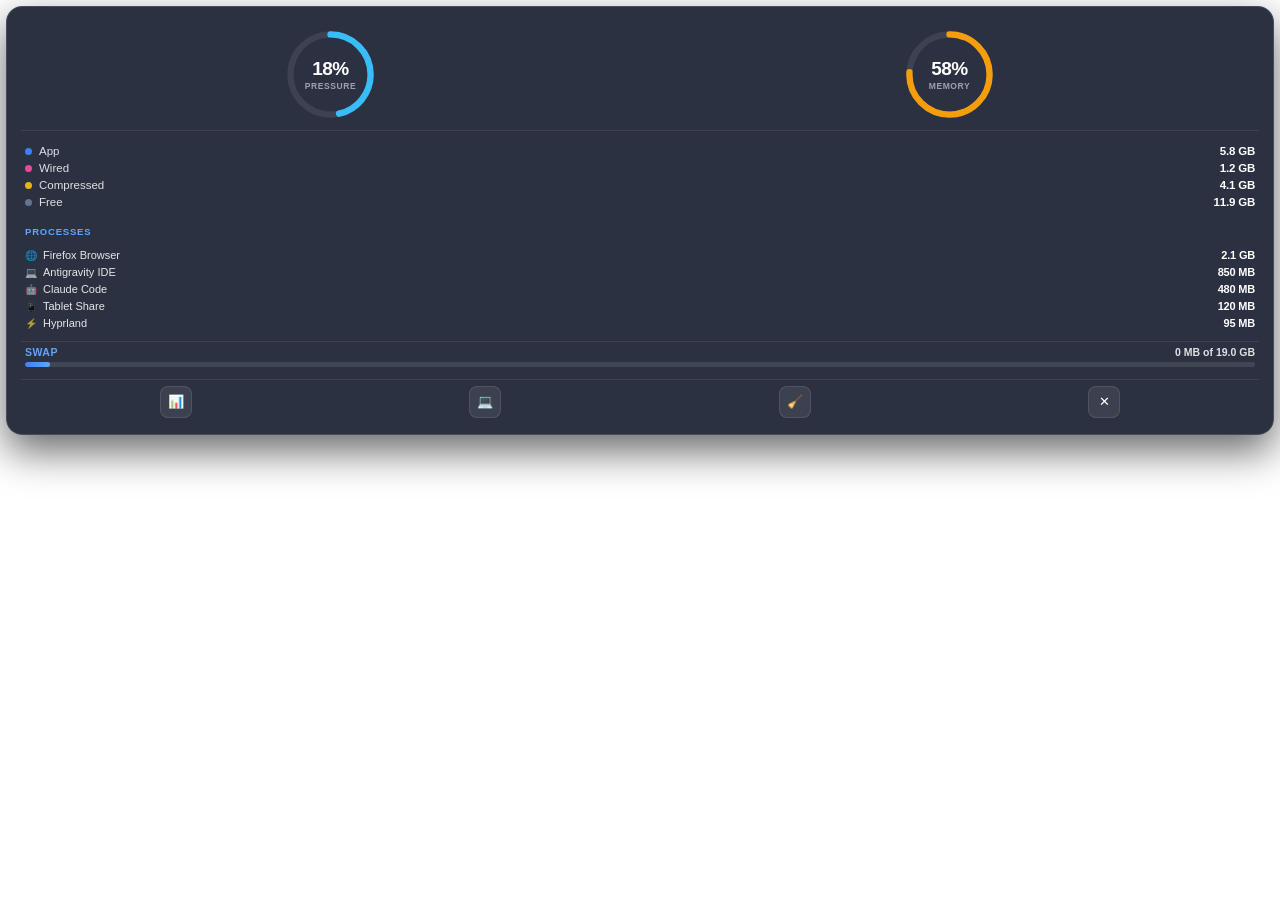
==== config/waybar/scripts/istat.html @ 96bd82eb "Add macOS iStat Menus style CPU and RAM popup widget to Waybar" ====
<!DOCTYPE html>
<html lang="en">
<head>
    <meta charset="UTF-8">
    <meta name="viewport" content="width=device-width, initial-scale=1.0">
    <title>iStat Menus</title>
    <style>
        * {
            margin: 0;
            padding: 0;
            box-sizing: border-box;
            user-select: none;
            -webkit-user-select: none;
        }

        body {
            font-family: -apple-system, BlinkMacSystemFont, "SF Pro Text", "Inter", "Segoe UI", sans-serif;
            background: transparent;
            color: #f1f5f9;
            padding: 6px;
            overflow: hidden;
        }

        .card {
            background: rgba(22, 27, 46, 0.90);
            backdrop-filter: blur(28px);
            -webkit-backdrop-filter: blur(28px);
            border: 1px solid rgba(255, 255, 255, 0.13);
            border-radius: 16px;
            padding: 16px 14px;
            box-shadow: 0 16px 40px rgba(0, 0, 0, 0.6);
            display: flex;
            flex-direction: column;
            gap: 12px;
        }

        /* --- Gauges Header --- */
        .gauges-container {
            display: flex;
            justify-content: space-around;
            align-items: center;
            padding: 4px 0 8px;
            border-bottom: 1px solid rgba(255, 255, 255, 0.08);
        }

        .gauge-box {
            position: relative;
            width: 95px;
            height: 95px;
            display: flex;
            align-items: center;
            justify-content: center;
            flex-direction: column;
        }

        .gauge-box svg {
            position: absolute;
            top: 0;
            left: 0;
            width: 100%;
            height: 100%;
            transform: rotate(-90deg);
        }

        .gauge-bg {
            fill: none;
            stroke: rgba(255, 255, 255, 0.08);
            stroke-width: 6;
        }

        .gauge-pressure-bar {
            fill: none;
            stroke: #38bdf8;
            stroke-width: 6;
            stroke-linecap: round;
            stroke-dasharray: 251;
            stroke-dashoffset: 140;
            transition: stroke-dashoffset 0.6s ease;
        }

        .gauge-memory-bar {
            fill: none;
            stroke: #f59e0b;
            stroke-width: 6;
            stroke-linecap: round;
            stroke-dasharray: 251;
            stroke-dashoffset: 70;
            transition: stroke-dashoffset 0.6s ease;
        }

        .gauge-text {
            display: flex;
            flex-direction: column;
            align-items: center;
            justify-content: center;
            z-index: 2;
        }

        .gauge-pct {
            font-size: 19px;
            font-weight: 700;
            letter-spacing: -0.5px;
            color: #ffffff;
        }

        .gauge-label {
            font-size: 8.5px;
            font-weight: 700;
            letter-spacing: 0.6px;
            color: rgba(255, 255, 255, 0.55);
            margin-top: 1px;
        }

        /* --- Memory Breakdown List --- */
        .mem-breakdown {
            display: flex;
            flex-direction: column;
            gap: 5px;
            font-size: 11.5px;
            padding: 2px 4px;
        }

        .breakdown-row {
            display: flex;
            justify-content: space-between;
            align-items: center;
        }

        .row-left {
            display: flex;
            align-items: center;
            gap: 7px;
            color: rgba(255, 255, 255, 0.85);
            font-weight: 500;
        }

        .dot {
            width: 7px;
            height: 7px;
            border-radius: 50%;
        }

        .dot-blue { background-color: #3b82f6; }
        .dot-pink { background-color: #ec4899; }
        .dot-yellow { background-color: #eab308; }
        .dot-grey { background-color: #64748b; }

        .row-right {
            font-weight: 600;
            color: #ffffff;
            letter-spacing: -0.2px;
        }

        /* --- Processes Section --- */
        .section-title {
            font-size: 9.5px;
            font-weight: 700;
            letter-spacing: 0.8px;
            color: #60a5fa;
            margin-top: 4px;
            padding-left: 4px;
        }

        .processes-list {
            display: flex;
            flex-direction: column;
            gap: 5px;
            padding: 0 4px;
        }

        .process-item {
            display: flex;
            justify-content: space-between;
            align-items: center;
            font-size: 11px;
        }

        .process-name {
            display: flex;
            align-items: center;
            gap: 6px;
            color: rgba(255, 255, 255, 0.88);
            font-weight: 500;
            max-width: 170px;
            white-space: nowrap;
            overflow: hidden;
            text-overflow: ellipsis;
        }

        .process-icon {
            font-size: 10px;
            opacity: 0.8;
        }

        .process-size {
            font-weight: 600;
            color: #ffffff;
            letter-spacing: -0.2px;
        }

        /* --- Swap Bar --- */
        .swap-section {
            display: flex;
            flex-direction: column;
            gap: 4px;
            padding: 4px 4px 0;
            border-top: 1px solid rgba(255, 255, 255, 0.08);
        }

        .swap-header {
            display: flex;
            justify-content: space-between;
            font-size: 10.5px;
            font-weight: 600;
        }

        .swap-label {
            color: #60a5fa;
            letter-spacing: 0.5px;
        }

        .swap-val {
            color: rgba(255, 255, 255, 0.85);
        }

        .progress-bar-bg {
            width: 100%;
            height: 4.5px;
            background: rgba(255, 255, 255, 0.1);
            border-radius: 3px;
            overflow: hidden;
        }

        .progress-bar-fill {
            height: 100%;
            width: 25%;
            background: linear-gradient(90deg, #3b82f6, #60a5fa);
            border-radius: 3px;
            transition: width 0.5s ease;
        }

        /* --- Bottom Dock / Actions --- */
        .bottom-dock {
            display: flex;
            justify-content: space-around;
            align-items: center;
            padding-top: 6px;
            border-top: 1px solid rgba(255, 255, 255, 0.08);
        }

        .dock-btn {
            background: rgba(255, 255, 255, 0.08);
            border: 1px solid rgba(255, 255, 255, 0.1);
            color: #ffffff;
            border-radius: 8px;
            width: 32px;
            height: 32px;
            display: flex;
            align-items: center;
            justify-content: center;
            cursor: pointer;
            font-size: 13px;
            transition: all 0.2s ease;
        }

        .dock-btn:hover {
            background: rgba(255, 255, 255, 0.2);
            transform: scale(1.08);
        }

        .dock-btn:active {
            transform: scale(0.95);
        }
    </style>
</head>
<body>
    <div class="card">
        <!-- Circular Gauges Header -->
        <div class="gauges-container">
            <!-- Pressure Gauge -->
            <div class="gauge-box">
                <svg viewBox="0 0 90 90">
                    <circle class="gauge-bg" cx="45" cy="45" r="38"></circle>
                    <circle id="pressure-circle" class="gauge-pressure-bar" cx="45" cy="45" r="38"></circle>
                </svg>
                <div class="gauge-text">
                    <span id="pressure-val" class="gauge-pct">18%</span>
                    <span class="gauge-label">PRESSURE</span>
                </div>
            </div>

            <!-- Memory Gauge -->
            <div class="gauge-box">
                <svg viewBox="0 0 90 90">
                    <circle class="gauge-bg" cx="45" cy="45" r="38"></circle>
                    <circle id="memory-circle" class="gauge-memory-bar" cx="45" cy="45" r="38"></circle>
                </svg>
                <div class="gauge-text">
                    <span id="mem-val" class="gauge-pct">58%</span>
                    <span class="gauge-label">MEMORY</span>
                </div>
            </div>
        </div>

        <!-- Memory Breakdown -->
        <div class="mem-breakdown">
            <div class="breakdown-row">
                <div class="row-left"><span class="dot dot-blue"></span> App</div>
                <div id="app-mem" class="row-right">5.8 GB</div>
            </div>
            <div class="breakdown-row">
                <div class="row-left"><span class="dot dot-pink"></span> Wired</div>
                <div id="wired-mem" class="row-right">1.2 GB</div>
            </div>
            <div class="breakdown-row">
                <div class="row-left"><span class="dot dot-yellow"></span> Compressed</div>
                <div id="compressed-mem" class="row-right">4.1 GB</div>
            </div>
            <div class="breakdown-row">
                <div class="row-left"><span class="dot dot-grey"></span> Free</div>
                <div id="free-mem" class="row-right">11.9 GB</div>
            </div>
        </div>

        <!-- Top Processes -->
        <div class="section-title">PROCESSES</div>
        <div id="processes-list" class="processes-list">
            <div class="process-item">
                <div class="process-name"><span class="process-icon">🌐</span> Firefox Browser</div>
                <div class="process-size">2.1 GB</div>
            </div>
            <div class="process-item">
                <div class="process-name"><span class="process-icon">💻</span> Antigravity IDE</div>
                <div class="process-size">850 MB</div>
            </div>
            <div class="process-item">
                <div class="process-name"><span class="process-icon">🤖</span> Claude Code</div>
                <div class="process-size">480 MB</div>
            </div>
            <div class="process-item">
                <div class="process-name"><span class="process-icon">📱</span> Tablet Share</div>
                <div class="process-size">120 MB</div>
            </div>
            <div class="process-item">
                <div class="process-name"><span class="process-icon">⚡</span> Hyprland</div>
                <div class="process-size">95 MB</div>
            </div>
        </div>

        <!-- Swap Bar -->
        <div class="swap-section">
            <div class="swap-header">
                <span class="swap-label">SWAP</span>
                <span id="swap-val" class="swap-val">0 MB of 19.0 GB</span>
            </div>
            <div class="progress-bar-bg">
                <div id="swap-fill" class="progress-bar-fill" style="width: 2%;"></div>
            </div>
        </div>

        <!-- Bottom Actions Dock -->
        <div class="bottom-dock">
            <div class="dock-btn" onclick="sendAction('btop')" title="Activity Monitor">📊</div>
            <div class="dock-btn" onclick="sendAction('terminal')" title="Terminal">💻</div>
            <div class="dock-btn" onclick="sendAction('clean')" title="Sync & Clean RAM">🧹</div>
            <div class="dock-btn" onclick="sendAction('close')" title="Close">✕</div>
        </div>
    </div>

    <script>
        const CIRCLE_CIRCUMFERENCE = 2 * Math.PI * 38; // ~238.76

        function sendAction(action) {
            if (window.webkit && window.webkit.messageHandlers && window.webkit.messageHandlers.actionHandler) {
                window.webkit.messageHandlers.actionHandler.postMessage(action);
            }
        }

        window.updateStats = function(data) {
            if (!data) return;

            // Update Pressure Gauge
            const pPct = data.pressure_pct || 0;
            document.getElementById('pressure-val').innerText = pPct + '%';
            const pOffset = CIRCLE_CIRCUMFERENCE - (pPct / 100) * CIRCLE_CIRCUMFERENCE;
            document.getElementById('pressure-circle').style.strokeDashoffset = pOffset;

            // Update Memory Gauge
            const mPct = data.mem_pct || 0;
            document.getElementById('mem-val').innerText = mPct + '%';
            const mOffset = CIRCLE_CIRCUMFERENCE - (mPct / 100) * CIRCLE_CIRCUMFERENCE;
            document.getElementById('memory-circle').style.strokeDashoffset = mOffset;

            // Memory breakdown
            document.getElementById('app-mem').innerText = data.app_mem;
            document.getElementById('wired-mem').innerText = data.wired_mem;
            document.getElementById('compressed-mem').innerText = data.compressed_mem;
            document.getElementById('free-mem').innerText = data.free_mem;

            // Swap
            document.getElementById('swap-val').innerText = `${data.swap_used} of ${data.swap_total}`;
            document.getElementById('swap-fill').style.width = Math.max(2, data.swap_pct) + '%';

            // Top Processes
            if (data.processes && data.processes.length > 0) {
                let html = '';
                data.processes.forEach(p => {
                    let icon = '⚡';
                    const lower = p.name.toLowerCase();
                    if (lower.includes('firefox') || lower.includes('chrome')) icon = '🌐';
                    else if (lower.includes('antigravity') || lower.includes('ide') || lower.includes('code')) icon = '💻';
                    else if (lower.includes('claude')) icon = '🤖';
                    else if (lower.includes('tablet') || lower.includes('vnc')) icon = '📱';
                    else if (lower.includes('node') || lower.includes('server')) icon = '⚙️';
                    else if (lower.includes('terminal') || lower.includes('kitty')) icon = '⌨️';

                    html += `
                        <div class="process-item">
                            <div class="process-name"><span class="process-icon">${icon}</span> ${p.name}</div>
                            <div class="process-size">${p.size}</div>
                        </div>
                    `;
                });
                document.getElementById('processes-list').innerHTML = html;
            }
        };
    </script>
</body>
</html>
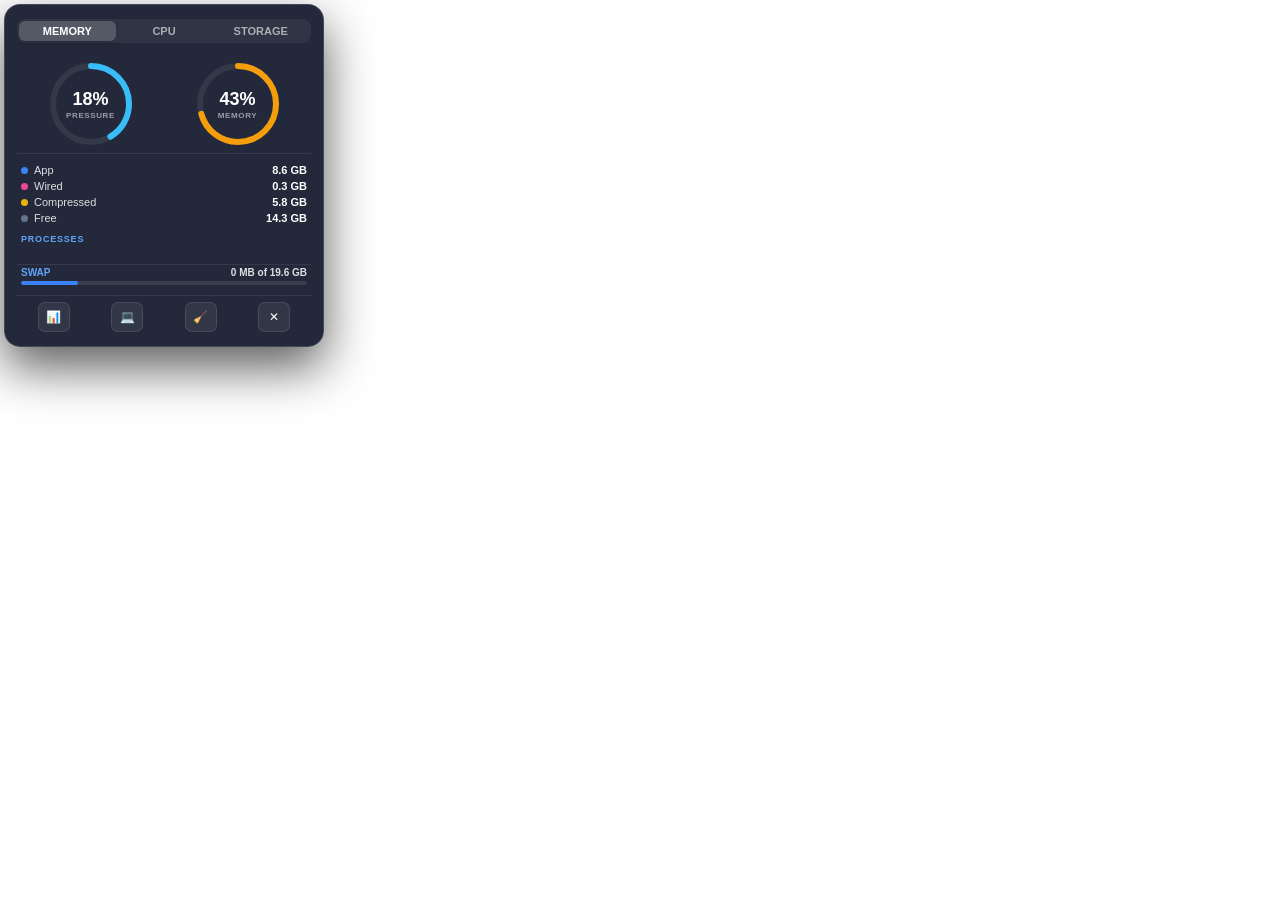
==== commit 3068f1ab: "Implement full macOS iStat Menus with dedicated RAM, CPU, and SSD views, SVG gauges, and dropdown po" ====
--- a/config/waybar/scripts/istat.html
+++ b/config/waybar/scripts/istat.html
@@ -17,36 +17,74 @@
             font-family: -apple-system, BlinkMacSystemFont, "SF Pro Text", "Inter", "Segoe UI", sans-serif;
             background: transparent;
             color: #f1f5f9;
-            padding: 6px;
+            padding: 4px;
             overflow: hidden;
         }
 
         .card {
-            background: rgba(22, 27, 46, 0.90);
-            backdrop-filter: blur(28px);
-            -webkit-backdrop-filter: blur(28px);
-            border: 1px solid rgba(255, 255, 255, 0.13);
+            background: rgba(22, 27, 46, 0.94);
+            backdrop-filter: blur(30px);
+            -webkit-backdrop-filter: blur(30px);
+            border: 1px solid rgba(255, 255, 255, 0.15);
             border-radius: 16px;
-            padding: 16px 14px;
-            box-shadow: 0 16px 40px rgba(0, 0, 0, 0.6);
-            display: flex;
-            flex-direction: column;
-            gap: 12px;
-        }
-
-        /* --- Gauges Header --- */
+            padding: 14px 12px;
+            box-shadow: 0 20px 50px rgba(0, 0, 0, 0.65);
+            display: flex;
+            flex-direction: column;
+            gap: 10px;
+            width: 320px;
+        }
+
+        /* Top View Tabs */
+        .tab-bar {
+            display: flex;
+            background: rgba(255, 255, 255, 0.06);
+            border-radius: 8px;
+            padding: 2px;
+            margin-bottom: 2px;
+        }
+
+        .tab-btn {
+            flex: 1;
+            text-align: center;
+            padding: 4px 0;
+            font-size: 11px;
+            font-weight: 600;
+            color: rgba(255, 255, 255, 0.6);
+            border-radius: 6px;
+            cursor: pointer;
+            transition: all 0.2s ease;
+        }
+
+        .tab-btn.active {
+            background: rgba(255, 255, 255, 0.18);
+            color: #ffffff;
+            box-shadow: 0 2px 6px rgba(0, 0, 0, 0.2);
+        }
+
+        .view-content {
+            display: none;
+            flex-direction: column;
+            gap: 10px;
+        }
+
+        .view-content.active {
+            display: flex;
+        }
+
+        /* ================= RAM VIEW ================= */
         .gauges-container {
             display: flex;
             justify-content: space-around;
             align-items: center;
-            padding: 4px 0 8px;
+            padding: 4px 0;
             border-bottom: 1px solid rgba(255, 255, 255, 0.08);
         }
 
         .gauge-box {
             position: relative;
-            width: 95px;
-            height: 95px;
+            width: 90px;
+            height: 90px;
             display: flex;
             align-items: center;
             justify-content: center;
@@ -73,7 +111,7 @@
             stroke: #38bdf8;
             stroke-width: 6;
             stroke-linecap: round;
-            stroke-dasharray: 251;
+            stroke-dasharray: 238.76;
             stroke-dashoffset: 140;
             transition: stroke-dashoffset 0.6s ease;
         }
@@ -83,7 +121,7 @@
             stroke: #f59e0b;
             stroke-width: 6;
             stroke-linecap: round;
-            stroke-dasharray: 251;
+            stroke-dasharray: 238.76;
             stroke-dashoffset: 70;
             transition: stroke-dashoffset 0.6s ease;
         }
@@ -97,27 +135,25 @@
         }
 
         .gauge-pct {
-            font-size: 19px;
+            font-size: 18px;
             font-weight: 700;
-            letter-spacing: -0.5px;
             color: #ffffff;
         }
 
         .gauge-label {
-            font-size: 8.5px;
+            font-size: 8px;
             font-weight: 700;
             letter-spacing: 0.6px;
             color: rgba(255, 255, 255, 0.55);
             margin-top: 1px;
         }
 
-        /* --- Memory Breakdown List --- */
         .mem-breakdown {
             display: flex;
             flex-direction: column;
-            gap: 5px;
-            font-size: 11.5px;
-            padding: 2px 4px;
+            gap: 4px;
+            font-size: 11px;
+            padding: 0 4px;
         }
 
         .breakdown-row {
@@ -129,7 +165,7 @@
         .row-left {
             display: flex;
             align-items: center;
-            gap: 7px;
+            gap: 6px;
             color: rgba(255, 255, 255, 0.85);
             font-weight: 500;
         }
@@ -148,23 +184,177 @@
         .row-right {
             font-weight: 600;
             color: #ffffff;
-            letter-spacing: -0.2px;
-        }
-
-        /* --- Processes Section --- */
+        }
+
+        /* ================= CPU VIEW ================= */
+        .cpu-header {
+            display: flex;
+            justify-content: space-between;
+            align-items: center;
+            padding: 0 4px;
+            font-size: 11.5px;
+            font-weight: 600;
+        }
+
+        .cpu-title { color: #60a5fa; font-weight: 700; font-size: 12px; }
+        .cpu-temp { color: rgba(255, 255, 255, 0.9); }
+
+        .waveform-container {
+            display: flex;
+            align-items: flex-end;
+            gap: 2px;
+            height: 36px;
+            background: rgba(255, 255, 255, 0.04);
+            border-radius: 6px;
+            padding: 4px;
+            overflow: hidden;
+        }
+
+        .wave-bar {
+            flex: 1;
+            background: linear-gradient(0deg, #3b82f6 50%, #ec4899 50%);
+            border-radius: 1px;
+            min-height: 2px;
+            transition: height 0.3s ease;
+        }
+
+        .cpu-split {
+            display: flex;
+            justify-content: space-between;
+            font-size: 10px;
+            font-weight: 600;
+            padding: 0 4px;
+            color: rgba(255, 255, 255, 0.8);
+        }
+
+        .cpu-split span { display: flex; align-items: center; gap: 4px; }
+
+        .cores-row {
+            display: flex;
+            justify-content: space-between;
+            align-items: center;
+            padding: 4px 4px;
+            border-top: 1px solid rgba(255, 255, 255, 0.08);
+        }
+
+        .core-circle {
+            width: 22px;
+            height: 22px;
+            border-radius: 50%;
+            border: 2.5px solid #38bdf8;
+            display: flex;
+            align-items: center;
+            justify-content: center;
+            font-size: 8px;
+            font-weight: 700;
+            color: #ffffff;
+        }
+
+        .gpu-card {
+            display: flex;
+            justify-content: space-around;
+            align-items: center;
+            background: rgba(255, 255, 255, 0.04);
+            border-radius: 8px;
+            padding: 6px 4px;
+        }
+
+        .gpu-dial {
+            display: flex;
+            flex-direction: column;
+            align-items: center;
+            font-size: 10px;
+            font-weight: 700;
+        }
+
+        .dial-circle {
+            width: 36px;
+            height: 36px;
+            border-radius: 50%;
+            border: 2.5px solid #38bdf8;
+            display: flex;
+            align-items: center;
+            justify-content: center;
+            font-size: 10px;
+            color: #ffffff;
+            margin-bottom: 2px;
+        }
+
+        .cpu-footer {
+            display: flex;
+            justify-content: space-between;
+            font-size: 10px;
+            font-weight: 500;
+            color: rgba(255, 255, 255, 0.65);
+            padding: 0 4px;
+        }
+
+        /* ================= SSD VIEW ================= */
+        .ssd-header {
+            display: flex;
+            justify-content: space-between;
+            align-items: center;
+            padding: 0 4px;
+        }
+
+        .ssd-badge {
+            width: 26px;
+            height: 26px;
+            border-radius: 50%;
+            background: rgba(59, 130, 246, 0.2);
+            border: 1.5px solid #3b82f6;
+            color: #ffffff;
+            display: flex;
+            align-items: center;
+            justify-content: center;
+            font-size: 11px;
+            font-weight: 700;
+        }
+
+        .ssd-info {
+            display: flex;
+            flex-direction: column;
+            font-size: 11px;
+        }
+
+        .ssd-title { font-weight: 700; color: #ffffff; }
+        .ssd-avail { font-size: 10px; color: rgba(255, 255, 255, 0.6); }
+
+        .disk-speed-row {
+            display: flex;
+            justify-content: space-around;
+            align-items: center;
+            padding: 4px 0;
+            font-size: 12px;
+            font-weight: 700;
+        }
+
+        .speed-read { color: #ec4899; }
+        .speed-write { color: #38bdf8; }
+
+        .disk-wave {
+            height: 40px;
+            background: rgba(255, 255, 255, 0.04);
+            border-radius: 6px;
+            padding: 4px;
+            display: flex;
+            align-items: center;
+            gap: 2px;
+        }
+
+        /* Shared Process List */
         .section-title {
-            font-size: 9.5px;
+            font-size: 9px;
             font-weight: 700;
             letter-spacing: 0.8px;
             color: #60a5fa;
-            margin-top: 4px;
             padding-left: 4px;
         }
 
         .processes-list {
             display: flex;
             flex-direction: column;
-            gap: 5px;
+            gap: 4px;
             padding: 0 4px;
         }
 
@@ -172,7 +362,7 @@
             display: flex;
             justify-content: space-between;
             align-items: center;
-            font-size: 11px;
+            font-size: 10.5px;
         }
 
         .process-name {
@@ -187,59 +377,46 @@
             text-overflow: ellipsis;
         }
 
-        .process-icon {
-            font-size: 10px;
-            opacity: 0.8;
-        }
-
         .process-size {
             font-weight: 600;
             color: #ffffff;
-            letter-spacing: -0.2px;
-        }
-
-        /* --- Swap Bar --- */
+        }
+
+        /* Swap Bar */
         .swap-section {
             display: flex;
             flex-direction: column;
-            gap: 4px;
-            padding: 4px 4px 0;
+            gap: 3px;
+            padding: 2px 4px 0;
             border-top: 1px solid rgba(255, 255, 255, 0.08);
         }
 
         .swap-header {
             display: flex;
             justify-content: space-between;
-            font-size: 10.5px;
+            font-size: 10px;
             font-weight: 600;
         }
 
-        .swap-label {
-            color: #60a5fa;
-            letter-spacing: 0.5px;
-        }
-
-        .swap-val {
-            color: rgba(255, 255, 255, 0.85);
-        }
+        .swap-label { color: #60a5fa; }
+        .swap-val { color: rgba(255, 255, 255, 0.85); }
 
         .progress-bar-bg {
             width: 100%;
-            height: 4.5px;
+            height: 4px;
             background: rgba(255, 255, 255, 0.1);
-            border-radius: 3px;
+            border-radius: 2px;
             overflow: hidden;
         }
 
         .progress-bar-fill {
             height: 100%;
-            width: 25%;
-            background: linear-gradient(90deg, #3b82f6, #60a5fa);
-            border-radius: 3px;
-            transition: width 0.5s ease;
-        }
-
-        /* --- Bottom Dock / Actions --- */
+            width: 20%;
+            background: #3b82f6;
+            border-radius: 2px;
+        }
+
+        /* Bottom Actions Dock */
         .bottom-dock {
             display: flex;
             justify-content: space-around;
@@ -249,113 +426,163 @@
         }
 
         .dock-btn {
-            background: rgba(255, 255, 255, 0.08);
+            background: rgba(255, 255, 255, 0.07);
             border: 1px solid rgba(255, 255, 255, 0.1);
             color: #ffffff;
-            border-radius: 8px;
+            border-radius: 7px;
             width: 32px;
-            height: 32px;
+            height: 30px;
             display: flex;
             align-items: center;
             justify-content: center;
             cursor: pointer;
-            font-size: 13px;
+            font-size: 12px;
             transition: all 0.2s ease;
         }
 
         .dock-btn:hover {
             background: rgba(255, 255, 255, 0.2);
             transform: scale(1.08);
-        }
-
-        .dock-btn:active {
-            transform: scale(0.95);
         }
     </style>
 </head>
 <body>
     <div class="card">
-        <!-- Circular Gauges Header -->
-        <div class="gauges-container">
-            <!-- Pressure Gauge -->
-            <div class="gauge-box">
-                <svg viewBox="0 0 90 90">
-                    <circle class="gauge-bg" cx="45" cy="45" r="38"></circle>
-                    <circle id="pressure-circle" class="gauge-pressure-bar" cx="45" cy="45" r="38"></circle>
-                </svg>
-                <div class="gauge-text">
-                    <span id="pressure-val" class="gauge-pct">18%</span>
-                    <span class="gauge-label">PRESSURE</span>
-                </div>
-            </div>
-
-            <!-- Memory Gauge -->
-            <div class="gauge-box">
-                <svg viewBox="0 0 90 90">
-                    <circle class="gauge-bg" cx="45" cy="45" r="38"></circle>
-                    <circle id="memory-circle" class="gauge-memory-bar" cx="45" cy="45" r="38"></circle>
-                </svg>
-                <div class="gauge-text">
-                    <span id="mem-val" class="gauge-pct">58%</span>
-                    <span class="gauge-label">MEMORY</span>
-                </div>
-            </div>
+        <!-- Top Navigation Tabs -->
+        <div class="tab-bar">
+            <div id="tab-ram" class="tab-btn active" onclick="switchView('ram')">MEMORY</div>
+            <div id="tab-cpu" class="tab-btn" onclick="switchView('cpu')">CPU</div>
+            <div id="tab-ssd" class="tab-btn" onclick="switchView('ssd')">STORAGE</div>
         </div>
 
-        <!-- Memory Breakdown -->
-        <div class="mem-breakdown">
-            <div class="breakdown-row">
-                <div class="row-left"><span class="dot dot-blue"></span> App</div>
-                <div id="app-mem" class="row-right">5.8 GB</div>
-            </div>
-            <div class="breakdown-row">
-                <div class="row-left"><span class="dot dot-pink"></span> Wired</div>
-                <div id="wired-mem" class="row-right">1.2 GB</div>
-            </div>
-            <div class="breakdown-row">
-                <div class="row-left"><span class="dot dot-yellow"></span> Compressed</div>
-                <div id="compressed-mem" class="row-right">4.1 GB</div>
-            </div>
-            <div class="breakdown-row">
-                <div class="row-left"><span class="dot dot-grey"></span> Free</div>
-                <div id="free-mem" class="row-right">11.9 GB</div>
+        <!-- ================= 1. MEMORY VIEW ================= -->
+        <div id="view-ram" class="view-content active">
+            <div class="gauges-container">
+                <div class="gauge-box">
+                    <svg viewBox="0 0 90 90">
+                        <circle class="gauge-bg" cx="45" cy="45" r="38"></circle>
+                        <circle id="pressure-circle" class="gauge-pressure-bar" cx="45" cy="45" r="38"></circle>
+                    </svg>
+                    <div class="gauge-text">
+                        <span id="pressure-val" class="gauge-pct">18%</span>
+                        <span class="gauge-label">PRESSURE</span>
+                    </div>
+                </div>
+
+                <div class="gauge-box">
+                    <svg viewBox="0 0 90 90">
+                        <circle class="gauge-bg" cx="45" cy="45" r="38"></circle>
+                        <circle id="memory-circle" class="gauge-memory-bar" cx="45" cy="45" r="38"></circle>
+                    </svg>
+                    <div class="gauge-text">
+                        <span id="mem-val" class="gauge-pct">43%</span>
+                        <span class="gauge-label">MEMORY</span>
+                    </div>
+                </div>
+            </div>
+
+            <div class="mem-breakdown">
+                <div class="breakdown-row">
+                    <div class="row-left"><span class="dot dot-blue"></span> App</div>
+                    <div id="app-mem" class="row-right">8.6 GB</div>
+                </div>
+                <div class="breakdown-row">
+                    <div class="row-left"><span class="dot dot-pink"></span> Wired</div>
+                    <div id="wired-mem" class="row-right">0.3 GB</div>
+                </div>
+                <div class="breakdown-row">
+                    <div class="row-left"><span class="dot dot-yellow"></span> Compressed</div>
+                    <div id="compressed-mem" class="row-right">5.8 GB</div>
+                </div>
+                <div class="breakdown-row">
+                    <div class="row-left"><span class="dot dot-grey"></span> Free</div>
+                    <div id="free-mem" class="row-right">14.3 GB</div>
+                </div>
+            </div>
+
+            <div class="section-title">PROCESSES</div>
+            <div id="ram-proc-list" class="processes-list"></div>
+
+            <div class="swap-section">
+                <div class="swap-header">
+                    <span class="swap-label">SWAP</span>
+                    <span id="swap-val" class="swap-val">0 MB of 19.6 GB</span>
+                </div>
+                <div class="progress-bar-bg">
+                    <div id="swap-fill" class="progress-bar-fill"></div>
+                </div>
             </div>
         </div>
 
-        <!-- Top Processes -->
-        <div class="section-title">PROCESSES</div>
-        <div id="processes-list" class="processes-list">
-            <div class="process-item">
-                <div class="process-name"><span class="process-icon">🌐</span> Firefox Browser</div>
-                <div class="process-size">2.1 GB</div>
-            </div>
-            <div class="process-item">
-                <div class="process-name"><span class="process-icon">💻</span> Antigravity IDE</div>
-                <div class="process-size">850 MB</div>
-            </div>
-            <div class="process-item">
-                <div class="process-name"><span class="process-icon">🤖</span> Claude Code</div>
-                <div class="process-size">480 MB</div>
-            </div>
-            <div class="process-item">
-                <div class="process-name"><span class="process-icon">📱</span> Tablet Share</div>
-                <div class="process-size">120 MB</div>
-            </div>
-            <div class="process-item">
-                <div class="process-name"><span class="process-icon">⚡</span> Hyprland</div>
-                <div class="process-size">95 MB</div>
+        <!-- ================= 2. CPU VIEW ================= -->
+        <div id="view-cpu" class="view-content">
+            <div class="cpu-header">
+                <span class="cpu-title">CPU</span>
+                <span id="cpu-freq-temp" class="cpu-temp">2.40 GHz, 48°</span>
+            </div>
+
+            <div id="waveform" class="waveform-container"></div>
+
+            <div class="cpu-split">
+                <span><span class="dot dot-blue"></span> User <b id="user-cpu">8%</b></span>
+                <span><span class="dot dot-pink"></span> System <b id="sys-cpu">6%</b></span>
+            </div>
+
+            <div class="cores-row" id="cores-container"></div>
+
+            <div class="section-title">PROCESSES</div>
+            <div id="cpu-proc-list" class="processes-list"></div>
+
+            <div class="gpu-card">
+                <div class="gpu-dial">
+                    <div class="dial-circle" id="gpu-util">0%</div>
+                    <span>GPU</span>
+                </div>
+                <div class="gpu-dial">
+                    <div class="dial-circle" id="gpu-mem">2%</div>
+                    <span>MEM</span>
+                </div>
+                <div class="gpu-dial">
+                    <div class="dial-circle" id="gpu-temp">51°</div>
+                    <span>TMP</span>
+                </div>
+                <div class="gpu-dial">
+                    <div class="dial-circle" id="gpu-ghz">0.4</div>
+                    <span>GHZ</span>
+                </div>
+            </div>
+
+            <div class="cpu-footer">
+                <span>LOAD: <b id="load-avg">1.25 1.40 1.50</b></span>
+                <span>UPTIME: <b id="uptime-val">0d 16h</b></span>
             </div>
         </div>
 
-        <!-- Swap Bar -->
-        <div class="swap-section">
-            <div class="swap-header">
-                <span class="swap-label">SWAP</span>
-                <span id="swap-val" class="swap-val">0 MB of 19.0 GB</span>
-            </div>
-            <div class="progress-bar-bg">
-                <div id="swap-fill" class="progress-bar-fill" style="width: 2%;"></div>
-            </div>
+        <!-- ================= 3. SSD / STORAGE VIEW ================= -->
+        <div id="view-ssd" class="view-content">
+            <div class="ssd-header">
+                <div style="display:flex; align-items:center; gap:8px;">
+                    <div class="ssd-badge" id="ssd-pct-badge">44</div>
+                    <div class="ssd-info">
+                        <span class="ssd-title">Linux NVMe SSD</span>
+                        <span id="ssd-avail" class="ssd-avail">245.9 GB available</span>
+                    </div>
+                </div>
+                <div style="display:flex; gap:4px;">
+                    <span class="dot dot-pink"></span>
+                    <span class="dot dot-blue"></span>
+                </div>
+            </div>
+
+            <div class="disk-speed-row">
+                <span class="speed-read">● <span id="disk-read">116 KB/s</span> Read</span>
+                <span class="speed-write">● <span id="disk-write">3.8 MB/s</span> Write</span>
+            </div>
+
+            <div id="disk-wave" class="disk-wave"></div>
+
+            <div class="section-title">PROCESSES (I/O)</div>
+            <div id="ssd-proc-list" class="processes-list"></div>
         </div>
 
         <!-- Bottom Actions Dock -->
@@ -376,32 +603,92 @@
             }
         }
 
+        function switchView(tab) {
+            document.querySelectorAll('.tab-btn').forEach(b => b.classList.remove('active'));
+            document.querySelectorAll('.view-content').forEach(v => v.classList.remove('active'));
+
+            document.getElementById(`tab-${tab}`).classList.add('active');
+            document.getElementById(`view-${tab}`).classList.add('active');
+        }
+
+        // Init wave bars
+        const waveContainer = document.getElementById('waveform');
+        for (let i = 0; i < 28; i++) {
+            const bar = document.createElement('div');
+            bar.className = 'wave-bar';
+            bar.style.height = (Math.random() * 26 + 4) + 'px';
+            waveContainer.appendChild(bar);
+        }
+
+        const diskWave = document.getElementById('disk-wave');
+        for (let i = 0; i < 28; i++) {
+            const bar = document.createElement('div');
+            bar.className = 'wave-bar';
+            bar.style.height = (Math.random() * 28 + 4) + 'px';
+            diskWave.appendChild(bar);
+        }
+
+        // Init 8 core circles
+        const coresContainer = document.getElementById('cores-container');
+        for (let i = 1; i <= 8; i++) {
+            const c = document.createElement('div');
+            c.className = 'core-circle';
+            c.id = `core-${i}`;
+            c.innerText = `${i}`;
+            coresContainer.appendChild(c);
+        }
+
         window.updateStats = function(data) {
             if (!data) return;
 
-            // Update Pressure Gauge
+            // Set initial active tab from python if passed
+            if (data.initial_tab && !window.tabInitialized) {
+                switchView(data.initial_tab);
+                window.tabInitialized = true;
+            }
+
+            // --- 1. RAM ---
             const pPct = data.pressure_pct || 0;
             document.getElementById('pressure-val').innerText = pPct + '%';
             const pOffset = CIRCLE_CIRCUMFERENCE - (pPct / 100) * CIRCLE_CIRCUMFERENCE;
             document.getElementById('pressure-circle').style.strokeDashoffset = pOffset;
 
-            // Update Memory Gauge
             const mPct = data.mem_pct || 0;
             document.getElementById('mem-val').innerText = mPct + '%';
             const mOffset = CIRCLE_CIRCUMFERENCE - (mPct / 100) * CIRCLE_CIRCUMFERENCE;
             document.getElementById('memory-circle').style.strokeDashoffset = mOffset;
 
-            // Memory breakdown
             document.getElementById('app-mem').innerText = data.app_mem;
             document.getElementById('wired-mem').innerText = data.wired_mem;
             document.getElementById('compressed-mem').innerText = data.compressed_mem;
             document.getElementById('free-mem').innerText = data.free_mem;
 
-            // Swap
             document.getElementById('swap-val').innerText = `${data.swap_used} of ${data.swap_total}`;
             document.getElementById('swap-fill').style.width = Math.max(2, data.swap_pct) + '%';
 
-            // Top Processes
+            // --- 2. CPU ---
+            if (data.cpu) {
+                document.getElementById('cpu-freq-temp').innerText = `${data.cpu.freq} GHz, ${data.cpu.temp}°`;
+                document.getElementById('user-cpu').innerText = data.cpu.user + '%';
+                document.getElementById('sys-cpu').innerText = data.cpu.system + '%';
+                document.getElementById('load-avg').innerText = data.cpu.load;
+                document.getElementById('uptime-val').innerText = data.cpu.uptime;
+
+                if (data.cpu.gpu) {
+                    document.getElementById('gpu-util').innerText = data.cpu.gpu.util + '%';
+                    document.getElementById('gpu-temp').innerText = data.cpu.gpu.temp + '°';
+                }
+            }
+
+            // --- 3. SSD ---
+            if (data.ssd) {
+                document.getElementById('ssd-pct-badge').innerText = data.ssd.used_pct;
+                document.getElementById('ssd-avail').innerText = `${data.ssd.available} available`;
+                document.getElementById('disk-read').innerText = data.ssd.read_speed;
+                document.getElementById('disk-write').innerText = data.ssd.write_speed;
+            }
+
+            // Update process list
             if (data.processes && data.processes.length > 0) {
                 let html = '';
                 data.processes.forEach(p => {
@@ -421,7 +708,9 @@
                         </div>
                     `;
                 });
-                document.getElementById('processes-list').innerHTML = html;
+                document.getElementById('ram-proc-list').innerHTML = html;
+                document.getElementById('cpu-proc-list').innerHTML = html;
+                document.getElementById('ssd-proc-list').innerHTML = html;
             }
         };
     </script>
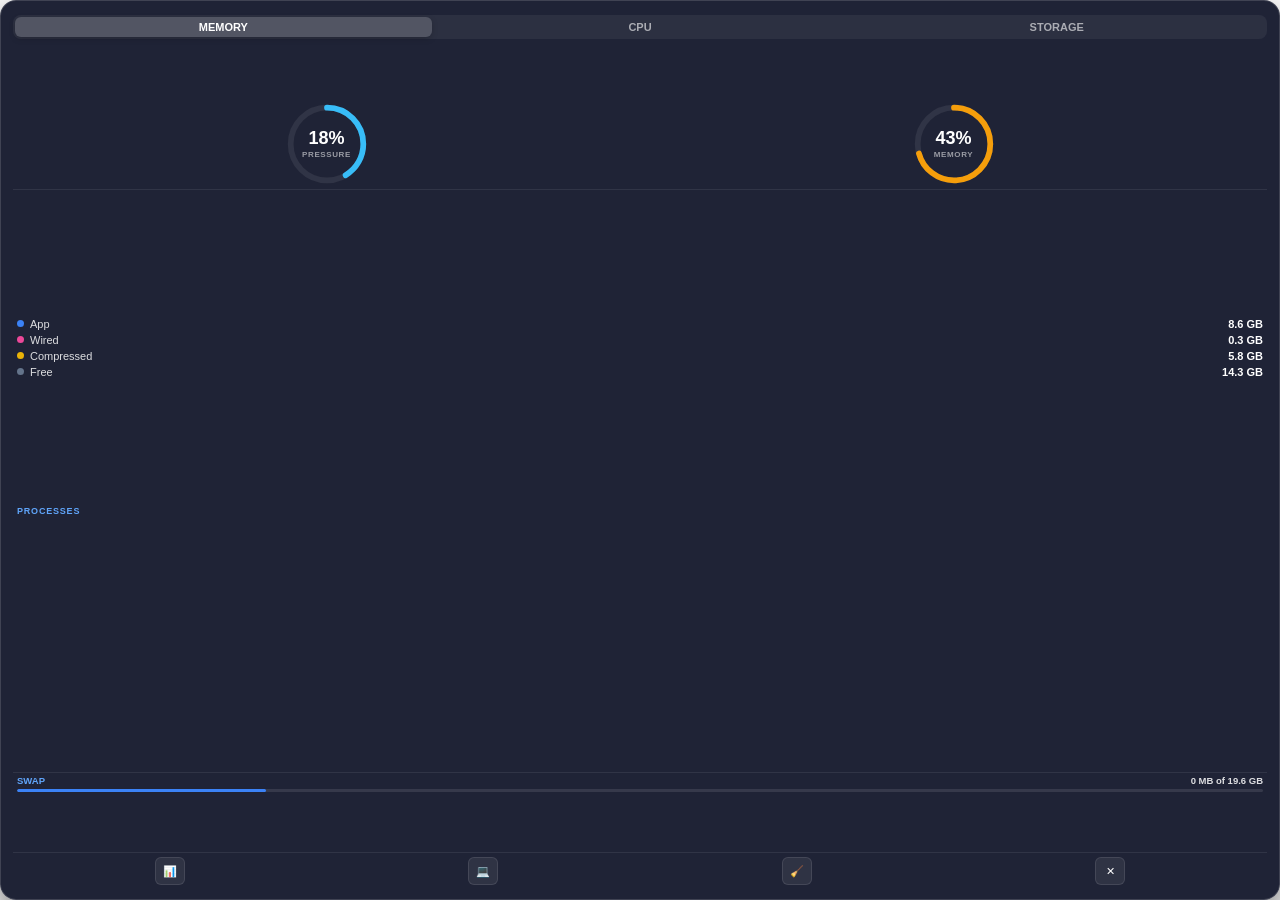
==== commit 83dad2e1: "Eliminate outer background box from iStat popup by snug wrapping and full transparency" ====
--- a/config/waybar/scripts/istat.html
+++ b/config/waybar/scripts/istat.html
@@ -13,26 +13,29 @@
             -webkit-user-select: none;
         }
 
-        body {
+        html, body {
+            background-color: transparent !important;
+            background: transparent !important;
+            color: #f1f5f9;
             font-family: -apple-system, BlinkMacSystemFont, "SF Pro Text", "Inter", "Segoe UI", sans-serif;
-            background: transparent;
-            color: #f1f5f9;
-            padding: 4px;
             overflow: hidden;
+            width: 100%;
+            height: 100%;
         }
 
         .card {
-            background: rgba(22, 27, 46, 0.94);
+            background: rgba(22, 27, 46, 0.96);
             backdrop-filter: blur(30px);
             -webkit-backdrop-filter: blur(30px);
             border: 1px solid rgba(255, 255, 255, 0.15);
             border-radius: 16px;
             padding: 14px 12px;
-            box-shadow: 0 20px 50px rgba(0, 0, 0, 0.65);
-            display: flex;
-            flex-direction: column;
-            gap: 10px;
-            width: 320px;
+            box-shadow: 0 16px 40px rgba(0, 0, 0, 0.6);
+            display: flex;
+            flex-direction: column;
+            justify-content: space-between;
+            width: 100%;
+            height: 100%;
         }
 
         /* Top View Tabs */
@@ -41,7 +44,6 @@
             background: rgba(255, 255, 255, 0.06);
             border-radius: 8px;
             padding: 2px;
-            margin-bottom: 2px;
         }
 
         .tab-btn {
@@ -65,7 +67,9 @@
         .view-content {
             display: none;
             flex-direction: column;
-            gap: 10px;
+            gap: 8px;
+            flex: 1;
+            justify-content: space-around;
         }
 
         .view-content.active {
@@ -77,14 +81,14 @@
             display: flex;
             justify-content: space-around;
             align-items: center;
-            padding: 4px 0;
+            padding: 2px 0;
             border-bottom: 1px solid rgba(255, 255, 255, 0.08);
         }
 
         .gauge-box {
             position: relative;
-            width: 90px;
-            height: 90px;
+            width: 86px;
+            height: 86px;
             display: flex;
             align-items: center;
             justify-content: center;
@@ -203,7 +207,7 @@
             display: flex;
             align-items: flex-end;
             gap: 2px;
-            height: 36px;
+            height: 32px;
             background: rgba(255, 255, 255, 0.04);
             border-radius: 6px;
             padding: 4px;
@@ -233,15 +237,15 @@
             display: flex;
             justify-content: space-between;
             align-items: center;
-            padding: 4px 4px;
+            padding: 2px 4px;
             border-top: 1px solid rgba(255, 255, 255, 0.08);
         }
 
         .core-circle {
-            width: 22px;
-            height: 22px;
+            width: 20px;
+            height: 20px;
             border-radius: 50%;
-            border: 2.5px solid #38bdf8;
+            border: 2px solid #38bdf8;
             display: flex;
             align-items: center;
             justify-content: center;
@@ -256,26 +260,26 @@
             align-items: center;
             background: rgba(255, 255, 255, 0.04);
             border-radius: 8px;
-            padding: 6px 4px;
+            padding: 4px;
         }
 
         .gpu-dial {
             display: flex;
             flex-direction: column;
             align-items: center;
-            font-size: 10px;
+            font-size: 9px;
             font-weight: 700;
         }
 
         .dial-circle {
-            width: 36px;
-            height: 36px;
+            width: 32px;
+            height: 32px;
             border-radius: 50%;
-            border: 2.5px solid #38bdf8;
+            border: 2px solid #38bdf8;
             display: flex;
             align-items: center;
             justify-content: center;
-            font-size: 10px;
+            font-size: 9px;
             color: #ffffff;
             margin-bottom: 2px;
         }
@@ -283,7 +287,7 @@
         .cpu-footer {
             display: flex;
             justify-content: space-between;
-            font-size: 10px;
+            font-size: 9.5px;
             font-weight: 500;
             color: rgba(255, 255, 255, 0.65);
             padding: 0 4px;
@@ -298,8 +302,8 @@
         }
 
         .ssd-badge {
-            width: 26px;
-            height: 26px;
+            width: 24px;
+            height: 24px;
             border-radius: 50%;
             background: rgba(59, 130, 246, 0.2);
             border: 1.5px solid #3b82f6;
@@ -307,25 +311,25 @@
             display: flex;
             align-items: center;
             justify-content: center;
+            font-size: 10px;
+            font-weight: 700;
+        }
+
+        .ssd-info {
+            display: flex;
+            flex-direction: column;
             font-size: 11px;
-            font-weight: 700;
-        }
-
-        .ssd-info {
-            display: flex;
-            flex-direction: column;
-            font-size: 11px;
         }
 
         .ssd-title { font-weight: 700; color: #ffffff; }
-        .ssd-avail { font-size: 10px; color: rgba(255, 255, 255, 0.6); }
+        .ssd-avail { font-size: 9.5px; color: rgba(255, 255, 255, 0.6); }
 
         .disk-speed-row {
             display: flex;
             justify-content: space-around;
             align-items: center;
-            padding: 4px 0;
-            font-size: 12px;
+            padding: 2px 0;
+            font-size: 11.5px;
             font-weight: 700;
         }
 
@@ -333,10 +337,10 @@
         .speed-write { color: #38bdf8; }
 
         .disk-wave {
-            height: 40px;
+            height: 34px;
             background: rgba(255, 255, 255, 0.04);
             border-radius: 6px;
-            padding: 4px;
+            padding: 3px;
             display: flex;
             align-items: center;
             gap: 2px;
@@ -354,7 +358,7 @@
         .processes-list {
             display: flex;
             flex-direction: column;
-            gap: 4px;
+            gap: 3px;
             padding: 0 4px;
         }
 
@@ -362,7 +366,7 @@
             display: flex;
             justify-content: space-between;
             align-items: center;
-            font-size: 10.5px;
+            font-size: 10px;
         }
 
         .process-name {
@@ -394,7 +398,7 @@
         .swap-header {
             display: flex;
             justify-content: space-between;
-            font-size: 10px;
+            font-size: 9.5px;
             font-weight: 600;
         }
 
@@ -403,7 +407,7 @@
 
         .progress-bar-bg {
             width: 100%;
-            height: 4px;
+            height: 3.5px;
             background: rgba(255, 255, 255, 0.1);
             border-radius: 2px;
             overflow: hidden;
@@ -421,7 +425,7 @@
             display: flex;
             justify-content: space-around;
             align-items: center;
-            padding-top: 6px;
+            padding-top: 4px;
             border-top: 1px solid rgba(255, 255, 255, 0.08);
         }
 
@@ -429,14 +433,14 @@
             background: rgba(255, 255, 255, 0.07);
             border: 1px solid rgba(255, 255, 255, 0.1);
             color: #ffffff;
-            border-radius: 7px;
-            width: 32px;
-            height: 30px;
+            border-radius: 6px;
+            width: 30px;
+            height: 28px;
             display: flex;
             align-items: center;
             justify-content: center;
             cursor: pointer;
-            font-size: 12px;
+            font-size: 11px;
             transition: all 0.2s ease;
         }
 
@@ -616,7 +620,7 @@
         for (let i = 0; i < 28; i++) {
             const bar = document.createElement('div');
             bar.className = 'wave-bar';
-            bar.style.height = (Math.random() * 26 + 4) + 'px';
+            bar.style.height = (Math.random() * 24 + 4) + 'px';
             waveContainer.appendChild(bar);
         }
 
@@ -624,7 +628,7 @@
         for (let i = 0; i < 28; i++) {
             const bar = document.createElement('div');
             bar.className = 'wave-bar';
-            bar.style.height = (Math.random() * 28 + 4) + 'px';
+            bar.style.height = (Math.random() * 26 + 4) + 'px';
             diskWave.appendChild(bar);
         }
 
@@ -641,7 +645,6 @@
         window.updateStats = function(data) {
             if (!data) return;
 
-            // Set initial active tab from python if passed
             if (data.initial_tab && !window.tabInitialized) {
                 switchView(data.initial_tab);
                 window.tabInitialized = true;
